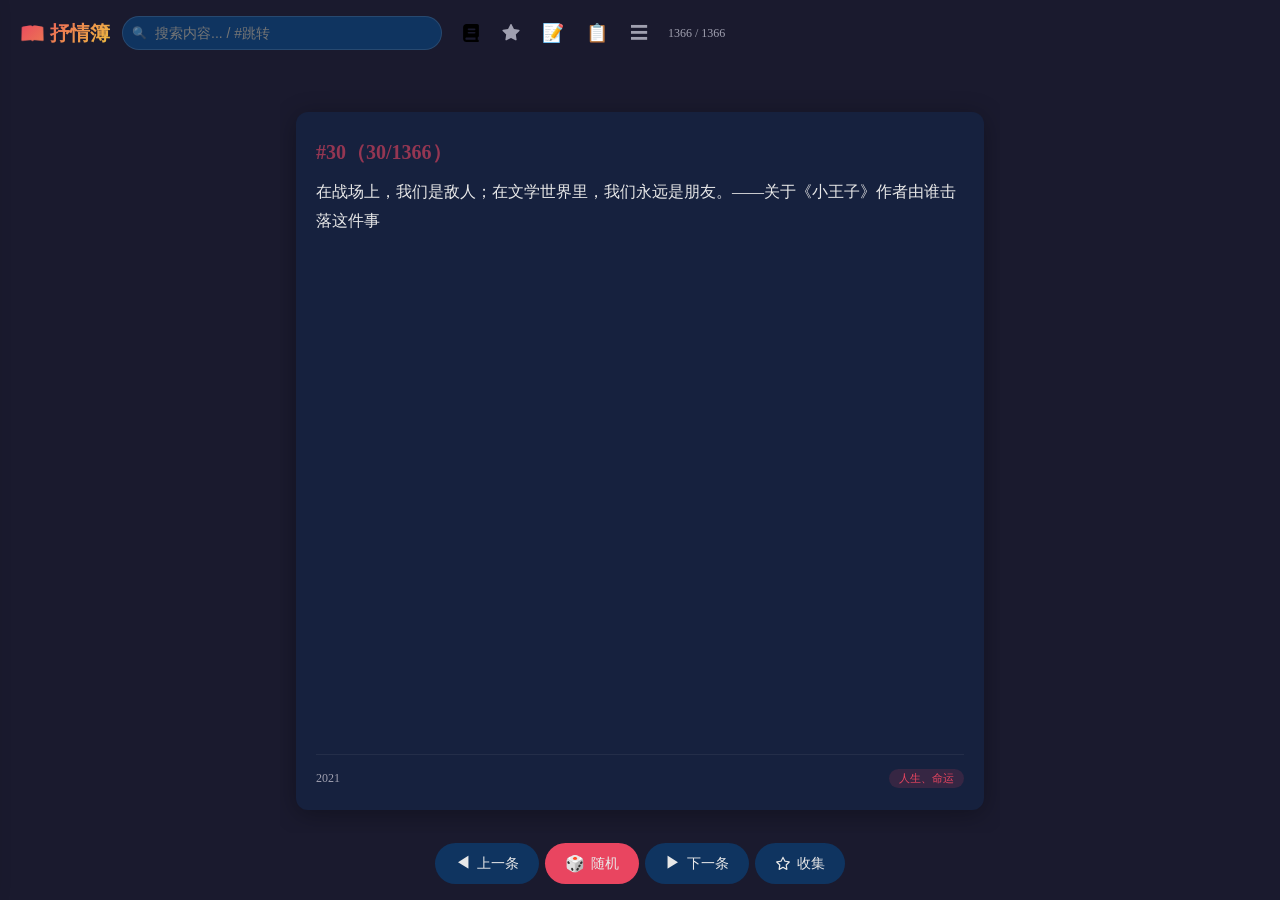
==== index.html @ a3f57ff1 "Replace 📚 with external SVG book icon" ====
<!DOCTYPE html>
<html lang="zh-CN">
<head>
<meta charset="UTF-8">
<meta name="viewport" content="width=device-width, initial-scale=1.0, user-scalable=no, viewport-fit=cover">
<meta name="theme-color" content="#1a1a2e">
<title>抒情簿</title>
<link rel="manifest" href="manifest.json">
<link rel="apple-touch-icon" href="assets/icons/icon-192.png">
<link rel="icon" type="image/png" href="assets/icons/icon-192.png">
<script>
(function() {
  const savedTheme = localStorage.getItem('theme');
  if (savedTheme === 'light') {
    document.documentElement.classList.add('light');
    document.querySelector('meta[name="theme-color"]').content = '#f5f0eb';
  }
})();
</script>
<link rel="stylesheet" href="src/css/style.css?v=4">
</head>
<body>

<header>
  <h1>📖 抒情簿</h1>
  <div class="search-bar">
    <input type="text" id="searchInput" placeholder="搜索内容... / #跳转">
  </div>
  <div class="top-actions">
    <button id="categoryBtn" title="选择分类"><img src="assets/icons/book.svg" class="icon-book"></button>
    <button id="favFilterBtn" title="只看收集"><svg class="icon-star"><use href="assets/icons.svg#star-filled"></use></svg></button>
    <button id="excerptFilterBtn" title="只看摘录">📝</button>
    <button id="viewToggleBtn" title="切换视图">📋</button>
    <button id="menuBtn" title="更多选项">☰</button>
  </div>
  <span class="stats" id="statsLabel"></span>
</header>

<div class="category-bar" id="categoryBar"></div>

<div class="main-area">
  <div class="card" id="cardView">
    <div class="empty-state" id="emptyState">
      <div class="big">📖</div>
      <div>点击下方按钮开始阅读</div>
    </div>
    <div class="content" id="entryContent"></div>
    <div class="meta" id="entryMeta"></div>
  </div>

  <div id="listView"></div>
</div>

<div class="bottom-bar">
  <button class="action-btn" id="prevBtn"><span class="icon">◀</span> 上一条</button>
  <button class="action-btn primary" id="randomBtn"><span class="icon">🎲</span> 随机</button>
  <button class="action-btn" id="nextBtn"><span class="icon">▶</span> 下一条</button>
  <button class="action-btn" id="favBtn"><span class="icon"><svg class="icon-star"><use href="assets/icons.svg#star-outline"></use></svg></span> 收集</button>
</div>

<div id="toast"></div>

<div class="sidebar-overlay" id="sidebarOverlay"></div>
<div class="sidebar" id="sidebar">
  <div class="sidebar-header">
    <h2>⚙️ 设置</h2>
    <button id="closeSidebarBtn" class="close-btn">✕</button>
  </div>
  <div class="sidebar-content">
    <div class="section">
      <div class="section-title">阅读设置</div>
      <div class="menu-item" id="keepPositionItem">
        <span class="menu-icon">📍</span>
        <span class="menu-text">保持阅读位置</span>
        <span class="menu-status" id="keepPositionStatus">关闭</span>
        <div class="toggle-switch" id="keepPositionToggle"></div>
      </div>
      <div class="menu-item" id="themeItem">
        <span class="menu-icon">🌙</span>
        <span class="menu-text">深色模式</span>
        <span class="menu-status" id="themeStatus">开启</span>
        <div class="toggle-switch" id="themeToggle"></div>
      </div>
    </div>
    <div class="section">
      <div class="section-title">数据管理</div>
      <div class="menu-item clickable" id="exportItem">
        <span class="menu-icon">📤</span>
        <span class="menu-text">导出收藏</span>
        <span class="menu-arrow">→</span>
      </div>
      <div class="menu-item clickable" id="importItem">
        <span class="menu-icon">📥</span>
        <span class="menu-text">导入收藏</span>
        <span class="menu-arrow">→</span>
      </div>
    </div>
    <div class="section">
      <div class="section-title">快捷操作</div>
      <div class="menu-item clickable" id="clearPositionItem">
        <span class="menu-icon">🗑️</span>
        <span class="menu-text">清除阅读位置</span>
        <span class="menu-arrow">→</span>
      </div>
    </div>
  </div>
</div>

<script src="src/js/app.js?v=4"></script>
</body>
</html>
---- src/css/style.css ----
:root {
  --bg: #1a1a2e;
  --surface: #16213e;
  --surface2: #0f3460;
  --text: #e8e8e8;
  --text2: #a0a0b0;
  --accent: #e94560;
  --accent2: #533483;
  --gold: #f0c040;
  --radius: 12px;
  --shadow: 0 4px 24px rgba(0,0,0,.3);
}
.light {
  --bg: #f5f0eb;
  --surface: #fff8f0;
  --surface2: #e8ddd0;
  --text: #2c2c2c;
  --text2: #888;
  --accent: #c0392b;
  --accent2: #8e6b8a;
  --gold: #b8860b;
  --shadow: 0 4px 24px rgba(0,0,0,.08);
}
* { margin:0; padding:0; box-sizing:border-box; }
html { 
  height: 100%;
  min-height: 100vh;
  transition: background-color .5s ease; 
  overflow: hidden;
}
body {
  font-family: "SimSun", "宋体", "Noto Serif SC", "STSong", serif;
  background: var(--bg);
  color: var(--text);
  min-height: 100vh;
  height: 100vh;
  display: flex;
  flex-direction: column;
  overflow: hidden;
}
header {
  position: fixed;
  top: 0;
  left: 0;
  right: 0;
  z-index: 100;
  padding: 16px 20px 8px;
  display: flex;
  align-items: center;
  gap: 12px;
  flex-wrap: wrap;
  background: var(--bg);
}
header h1 {
  font-size: 20px;
  font-weight: 700;
  background: linear-gradient(135deg, var(--accent), var(--gold));
  -webkit-background-clip: text;
  -webkit-text-fill-color: transparent;
  background-clip: text;
  white-space: nowrap;
}
header .stats {
  font-size: 12px;
  color: var(--text2);
}
.io-btns {
  display: flex;
  gap: 2px;
}
.io-btns button {
  background: none;
  border: none;
  color: var(--text2);
  font-size: 14px;
  cursor: pointer;
  padding: 2px 6px;
  border-radius: 6px;
  transition: all .2s;
}
.io-btns button:hover {
  color: var(--accent);
  background: rgba(233,69,96,.1);
}
.search-bar {
  flex: 1;
  min-width: 140px;
  max-width: 320px;
  position: relative;
}
.search-bar input {
  width: 100%;
  padding: 8px 12px 8px 32px;
  border-radius: 20px;
  border: 1px solid rgba(255,255,255,.1);
  background: var(--surface2);
  color: var(--text);
  font-size: 14px;
  outline: none;
  transition: border .2s;
}
.search-bar input:focus { border-color: var(--accent); }
.search-bar::before {
  content: "🔍";
  position: absolute;
  left: 10px;
  top: 50%;
  transform: translateY(-50%);
  font-size: 12px;
  opacity: .5;
}
.top-actions {
  display: flex;
  gap: 6px;
  align-items: center;
}
.top-actions button {
  background: none;
  border: none;
  color: var(--text2);
  font-size: 18px;
  cursor: pointer;
  padding: 4px 8px;
  border-radius: 8px;
  transition: all .2s;
}
.top-actions button:hover, .top-actions button.active {
  color: var(--gold);
  background: rgba(240,192,64,.1);
}
.category-bar {
  padding: 8px 16px 12px;
  overflow-x: auto;
  white-space: nowrap;
  -webkit-overflow-scrolling: touch;
  scrollbar-width: none;
  display: flex;
  gap: 8px;
  align-items: center;
}
.category-bar::-webkit-scrollbar { display: none; }
.cat-btn {
  flex-shrink: 0;
  padding: 6px 16px;
  border-radius: 18px;
  border: 1px solid rgba(255,255,255,.12);
  background: transparent;
  color: var(--text2);
  font-size: 13px;
  cursor: pointer;
  transition: all .2s;
  white-space: nowrap;
}
.cat-btn:hover { border-color: var(--accent); color: var(--text); }
.cat-btn.active {
  background: var(--accent);
  border-color: var(--accent);
  color: #fff;
}
.cat-count {
  font-size: 10px;
  opacity: .6;
  margin-left: 2px;
}
.main-area {
  flex: 1;
  display: flex;
  flex-direction: column;
  padding: 60px 16px 90px;
  overflow: hidden;
}
.card {
  flex: 1;
  background: var(--surface);
  border-radius: var(--radius);
  padding: 22px 20px;
  box-shadow: var(--shadow);
  display: flex;
  flex-direction: column;
  position: relative;
  overflow-y: auto;
  min-height: 0;
}
.card .content {
  font-size: 16px;
  line-height: 1.8;
  white-space: pre-wrap;
  word-break: break-word;
  flex: 1;
}
.card .entry-num {
  font-size: 20px;
  font-weight: 700;
  color: var(--accent);
  opacity: .6;
  margin-bottom: 8px;
}
.card .meta {
  margin-top: 20px;
  display: flex;
  flex-wrap: wrap;
  gap: 6px;
  align-items: center;
  font-size: 12px;
  color: var(--text2);
  border-top: 1px solid rgba(255,255,255,.06);
  padding-top: 14px;
}
.card .meta .date { margin-right: auto; }
.card .meta .tag {
  padding: 2px 10px;
  border-radius: 10px;
  background: rgba(233,69,96,.15);
  color: var(--accent);
  font-size: 11px;
}
.card .meta .tag.excerpt { background: rgba(83,52,131,.3); color: #b388ff; }
.empty-state {
  flex: 1;
  display: flex;
  align-items: center;
  justify-content: center;
  color: var(--text2);
  font-size: 14px;
  text-align: center;
  flex-direction: column;
  gap: 12px;
}
.empty-state .big { font-size: 48px; }
.bottom-bar {
  position: fixed;
  bottom: 0;
  left: 0;
  right: 0;
  display: flex;
  justify-content: center;
  gap: 6px;
  padding: 10px 12px max(16px, env(safe-area-inset-bottom));
  flex-wrap: wrap;
  background: var(--bg);
}
.action-btn {
  display: flex;
  align-items: center;
  gap: 6px;
  padding: 10px 20px;
  border-radius: 24px;
  border: none;
  background: var(--surface2);
  color: var(--text);
  font-size: 14px;
  cursor: pointer;
  transition: all .2s;
  white-space: nowrap;
}
.action-btn:hover { background: var(--accent2); }
.action-btn.primary { background: var(--accent); }
.action-btn.primary:hover { background: #d63850; }
.action-btn.faved { background: var(--gold); color: #1a1a1a; }
.action-btn .icon { font-size: 16px; }
.action-btn .icon svg,
.top-actions button svg { fill: currentColor; }
.icon-star { width: 1em; height: 1em; display: inline-block; vertical-align: -3px; fill: currentColor; }
.icon-book { width: 18px; height: 18px; display: inline-block; vertical-align: -3px; fill: currentColor; }
#listView {
  display: none;
  flex-direction: column;
  gap: 8px;
  overflow-y: auto;
  flex: 1;
}
#listView .list-item {
  background: var(--surface);
  border-radius: 8px;
  padding: 14px 16px;
  cursor: pointer;
  transition: background .15s;
  font-size: 14px;
  line-height: 1.6;
}
#listView .list-item:hover { background: var(--surface2); }
#listView .list-item.active { border-left: 3px solid var(--accent); background: rgba(233,69,96,.08); }
#listView .list-item .item-date { font-size: 11px; color: var(--text2); margin-bottom: 4px; }
#listView .list-item .item-cats { display: flex; gap: 4px; flex-wrap: wrap; margin-top: 6px; }
#listView .list-item .item-cats span { font-size: 10px; padding: 1px 8px; border-radius: 8px; background: rgba(233,69,96,.12); color: var(--accent); }
#listView .list-item .item-fav { float: right; cursor: pointer; font-size: 16px; }
#toast {
  position: fixed;
  bottom: 80px;
  left: 50%;
  transform: translateX(-50%) translateY(20px);
  background: var(--surface2);
  color: var(--text);
  padding: 8px 20px;
  border-radius: 20px;
  font-size: 13px;
  opacity: 0;
  transition: all .3s;
  pointer-events: none;
  z-index: 100;
}
#toast.show { opacity: 1; transform: translateX(-50%) translateY(0); }
@media (max-width: 480px) {
  header { padding: 8px 10px; }
  header h1 { font-size: 15px; }
  .search-bar { max-width: 100%; }
  .category-bar { padding: 6px 10px 10px; gap: 6px; }
  .cat-btn { padding: 5px 12px; font-size: 12px; }
  .main-area { padding: 82px 10px 130px; }
  .card { padding: 14px; }
  .card .content { font-size: 14px; line-height: 1.7; }
  .action-btn { padding: 6px 10px; font-size: 11px; gap: 4px; }
  .bottom-bar { gap: 4px; padding: 8px 10px max(14px, env(safe-area-inset-bottom)); }
}
@media (min-width: 768px) {
  .main-area { max-width: 720px; margin: 0 auto; width: 100%; }
  .bottom-bar { max-width: 720px; margin: 0 auto; width: 100%; }
  .category-bar { max-width: 720px; margin: 0 auto; width: 100%; }
}

/* Sidebar Styles */
.sidebar-overlay {
  position: fixed;
  top: 0;
  left: 0;
  right: 0;
  bottom: 0;
  background: rgba(0,0,0,.6);
  z-index: 1000;
  opacity: 0;
  visibility: hidden;
  transition: all .3s ease;
}
.sidebar-overlay.show {
  opacity: 1;
  visibility: visible;
}
.sidebar {
  position: fixed;
  top: 0;
  left: -320px;
  width: 300px;
  height: 100vh;
  background: var(--surface);
  z-index: 1001;
  display: flex;
  flex-direction: column;
  transition: left .3s ease;
  box-shadow: 4px 0 24px rgba(0,0,0,.3);
}
.sidebar.show {
  left: 0;
}
.sidebar-header {
  display: flex;
  align-items: center;
  justify-content: space-between;
  padding: 20px;
  border-bottom: 1px solid var(--surface2);
}
.sidebar-header h2 {
  font-size: 18px;
  color: var(--text);
}
.sidebar-header .close-btn {
  background: none;
  border: none;
  color: var(--text2);
  font-size: 20px;
  cursor: pointer;
  padding: 4px;
  border-radius: 8px;
  transition: all .2s;
}
.sidebar-header .close-btn:hover {
  background: var(--surface2);
  color: var(--text);
}
.sidebar-content {
  flex: 1;
  overflow-y: auto;
  padding: 16px;
}
.section {
  margin-bottom: 24px;
}
.section-title {
  font-size: 12px;
  color: var(--text2);
  text-transform: uppercase;
  letter-spacing: .5px;
  margin-bottom: 12px;
  padding-left: 8px;
}
.menu-item {
  display: flex;
  align-items: center;
  gap: 12px;
  padding: 12px 16px;
  border-radius: 10px;
  cursor: pointer;
  transition: background .2s;
}
.menu-item:hover {
  background: var(--surface2);
}
.menu-item.clickable:active {
  background: var(--accent2);
}
.menu-icon {
  font-size: 18px;
}
.menu-text {
  flex: 1;
  font-size: 15px;
  color: var(--text);
}
.menu-status {
  font-size: 12px;
  color: var(--text2);
  margin-right: 8px;
}
.menu-arrow {
  font-size: 12px;
  color: var(--text2);
}
.toggle-switch {
  width: 44px;
  height: 24px;
  border-radius: 12px;
  background: var(--surface2);
  position: relative;
  cursor: pointer;
  transition: background .2s;
}
.toggle-switch.active {
  background: var(--accent);
}
.toggle-switch::after {
  content: '';
  position: absolute;
  top: 2px;
  left: 2px;
  width: 20px;
  height: 20px;
  border-radius: 50%;
  background: white;
  transition: left .2s;
}
.toggle-switch.active::after {
  left: 22px;
}
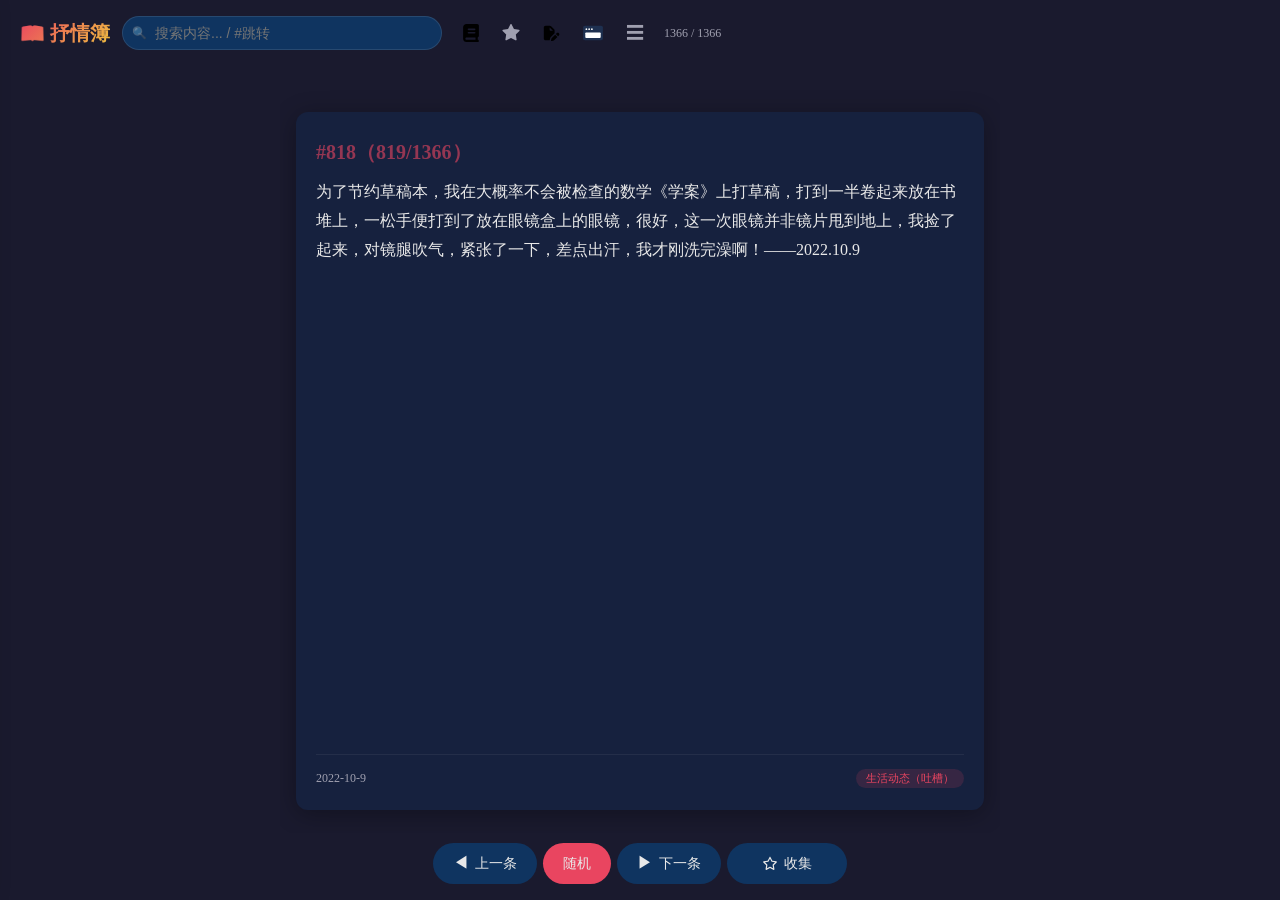
==== commit c7674957: "Replace view toggle and excerpt emojis with SVG icons" ====
--- a/index.html
+++ b/index.html
@@ -29,8 +29,8 @@
   <div class="top-actions">
     <button id="categoryBtn" title="选择分类"><img src="assets/icons/book.svg" class="icon-book"></button>
     <button id="favFilterBtn" title="只看收集"><svg class="icon-star"><use href="assets/icons.svg#star-filled"></use></svg></button>
-    <button id="excerptFilterBtn" title="只看摘录">📝</button>
-    <button id="viewToggleBtn" title="切换视图">📋</button>
+    <button id="excerptFilterBtn" title="只看摘录"><img src="assets/icons/excerpt.svg" class="icon-excerpt"></button>
+    <button id="viewToggleBtn" title="切换视图"><img src="assets/icons/view-list.svg" class="icon-view"></button>
     <button id="menuBtn" title="更多选项">☰</button>
   </div>
   <span class="stats" id="statsLabel"></span>
@@ -53,7 +53,7 @@
 
 <div class="bottom-bar">
   <button class="action-btn" id="prevBtn"><span class="icon">◀</span> 上一条</button>
-  <button class="action-btn primary" id="randomBtn"><span class="icon">🎲</span> 随机</button>
+  <button class="action-btn primary" id="randomBtn">随机</button>
   <button class="action-btn" id="nextBtn"><span class="icon">▶</span> 下一条</button>
   <button class="action-btn" id="favBtn"><span class="icon"><svg class="icon-star"><use href="assets/icons.svg#star-outline"></use></svg></span> 收集</button>
 </div>
--- a/src/css/style.css
+++ b/src/css/style.css
@@ -257,11 +257,14 @@
 .action-btn.primary { background: var(--accent); }
 .action-btn.primary:hover { background: #d63850; }
 .action-btn.faved { background: var(--gold); color: #1a1a1a; }
+#favBtn { min-width: 120px; justify-content: center; }
 .action-btn .icon { font-size: 16px; }
 .action-btn .icon svg,
 .top-actions button svg { fill: currentColor; }
 .icon-star { width: 1em; height: 1em; display: inline-block; vertical-align: -3px; fill: currentColor; }
 .icon-book { width: 18px; height: 18px; display: inline-block; vertical-align: -3px; fill: currentColor; }
+.icon-excerpt { width: 18px; height: 18px; display: inline-block; vertical-align: -3px; }
+.icon-view { width: 22px; height: 18px; display: inline-block; vertical-align: -3px; }
 #listView {
   display: none;
   flex-direction: column;
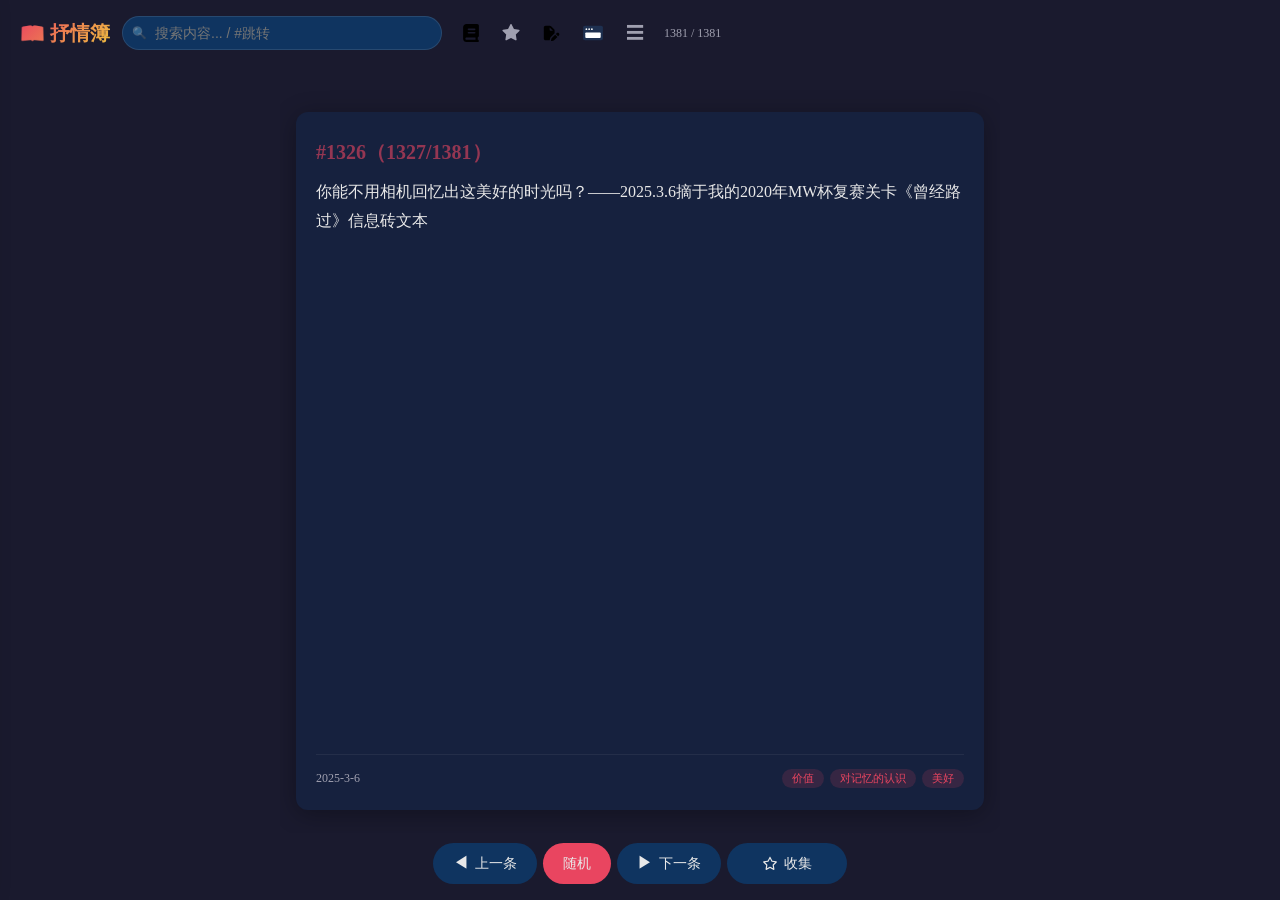
==== commit 9faf5acd: "Replace gear, moon, balloon emojis with external SVG icons" ====
--- a/index.html
+++ b/index.html
@@ -63,20 +63,20 @@
 <div class="sidebar-overlay" id="sidebarOverlay"></div>
 <div class="sidebar" id="sidebar">
   <div class="sidebar-header">
-    <h2>⚙️ 设置</h2>
+    <h2><img src="assets/icons/gear.svg" class="icon-gear"> 设置</h2>
     <button id="closeSidebarBtn" class="close-btn">✕</button>
   </div>
   <div class="sidebar-content">
     <div class="section">
       <div class="section-title">阅读设置</div>
       <div class="menu-item" id="keepPositionItem">
-        <span class="menu-icon">📍</span>
+        <span class="menu-icon"><img src="assets/icons/balloon.svg" class="icon-balloon"></span>
         <span class="menu-text">保持阅读位置</span>
         <span class="menu-status" id="keepPositionStatus">关闭</span>
         <div class="toggle-switch" id="keepPositionToggle"></div>
       </div>
       <div class="menu-item" id="themeItem">
-        <span class="menu-icon">🌙</span>
+        <span class="menu-icon"><img src="assets/icons/moon.svg" class="icon-moon"></span>
         <span class="menu-text">深色模式</span>
         <span class="menu-status" id="themeStatus">开启</span>
         <div class="toggle-switch" id="themeToggle"></div>
--- a/src/css/style.css
+++ b/src/css/style.css
@@ -265,6 +265,9 @@
 .icon-book { width: 18px; height: 18px; display: inline-block; vertical-align: -3px; fill: currentColor; }
 .icon-excerpt { width: 18px; height: 18px; display: inline-block; vertical-align: -3px; }
 .icon-view { width: 22px; height: 18px; display: inline-block; vertical-align: -3px; }
+.icon-gear { width: 18px; height: 18px; display: inline-block; vertical-align: -3px; }
+.icon-moon { width: 18px; height: 18px; display: inline-block; vertical-align: -3px; }
+.icon-balloon { width: 18px; height: 18px; display: inline-block; vertical-align: -3px; }
 #listView {
   display: none;
   flex-direction: column;
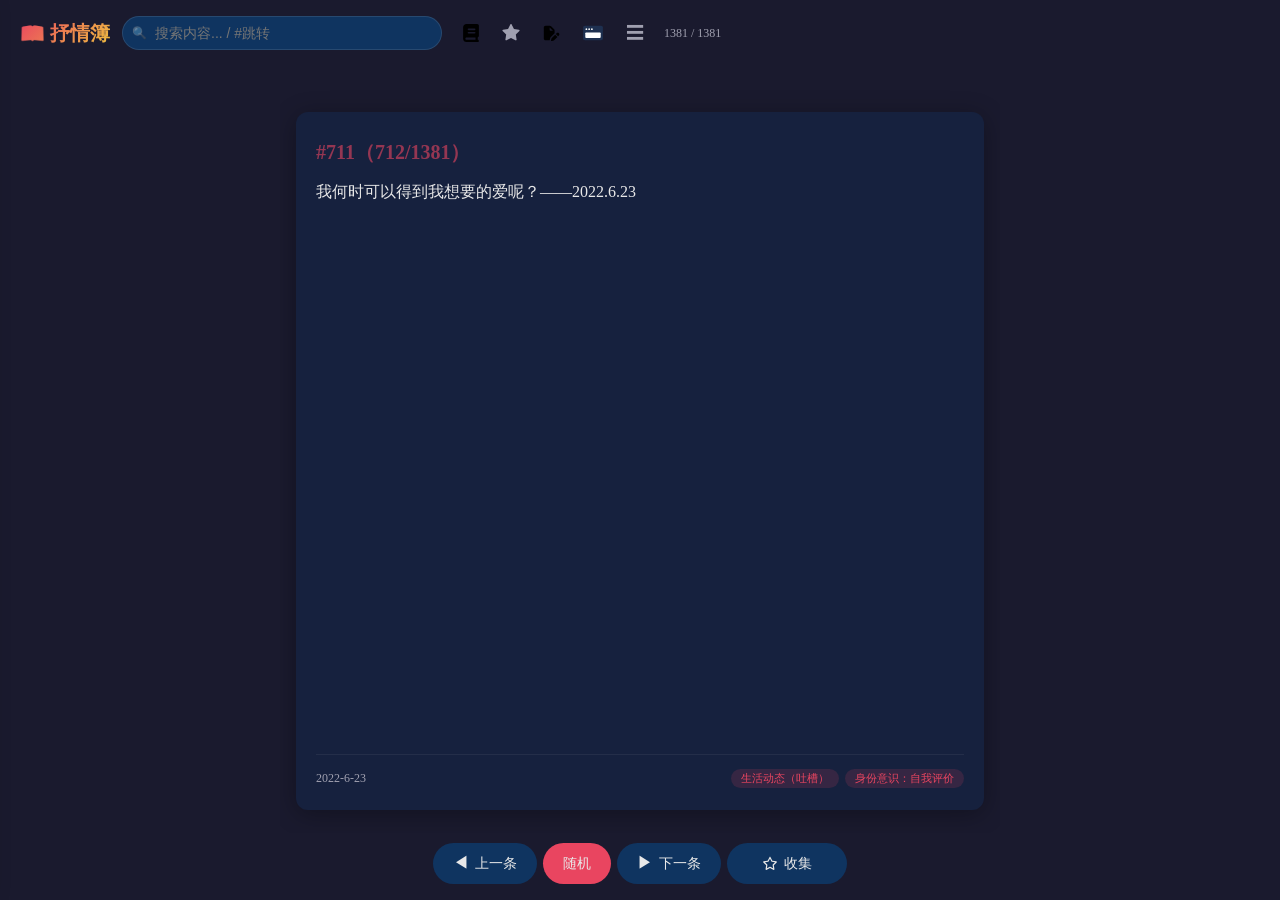
==== commit 4cd9bf40: "Replace trash, import, export emojis with external SVG icons" ====
--- a/index.html
+++ b/index.html
@@ -85,12 +85,12 @@
     <div class="section">
       <div class="section-title">数据管理</div>
       <div class="menu-item clickable" id="exportItem">
-        <span class="menu-icon">📤</span>
+        <span class="menu-icon"><img src="assets/icons/export.svg" class="icon-export"></span>
         <span class="menu-text">导出收藏</span>
         <span class="menu-arrow">→</span>
       </div>
       <div class="menu-item clickable" id="importItem">
-        <span class="menu-icon">📥</span>
+        <span class="menu-icon"><img src="assets/icons/import.svg" class="icon-import"></span>
         <span class="menu-text">导入收藏</span>
         <span class="menu-arrow">→</span>
       </div>
@@ -98,7 +98,7 @@
     <div class="section">
       <div class="section-title">快捷操作</div>
       <div class="menu-item clickable" id="clearPositionItem">
-        <span class="menu-icon">🗑️</span>
+        <span class="menu-icon"><img src="assets/icons/trash.svg" class="icon-trash"></span>
         <span class="menu-text">清除阅读位置</span>
         <span class="menu-arrow">→</span>
       </div>
--- a/src/css/style.css
+++ b/src/css/style.css
@@ -268,6 +268,9 @@
 .icon-gear { width: 18px; height: 18px; display: inline-block; vertical-align: -3px; }
 .icon-moon { width: 18px; height: 18px; display: inline-block; vertical-align: -3px; }
 .icon-balloon { width: 18px; height: 18px; display: inline-block; vertical-align: -3px; }
+.icon-trash { width: 18px; height: 18px; display: inline-block; vertical-align: -3px; }
+.icon-import { width: 18px; height: 18px; display: inline-block; vertical-align: -3px; }
+.icon-export { width: 18px; height: 18px; display: inline-block; vertical-align: -3px; }
 #listView {
   display: none;
   flex-direction: column;
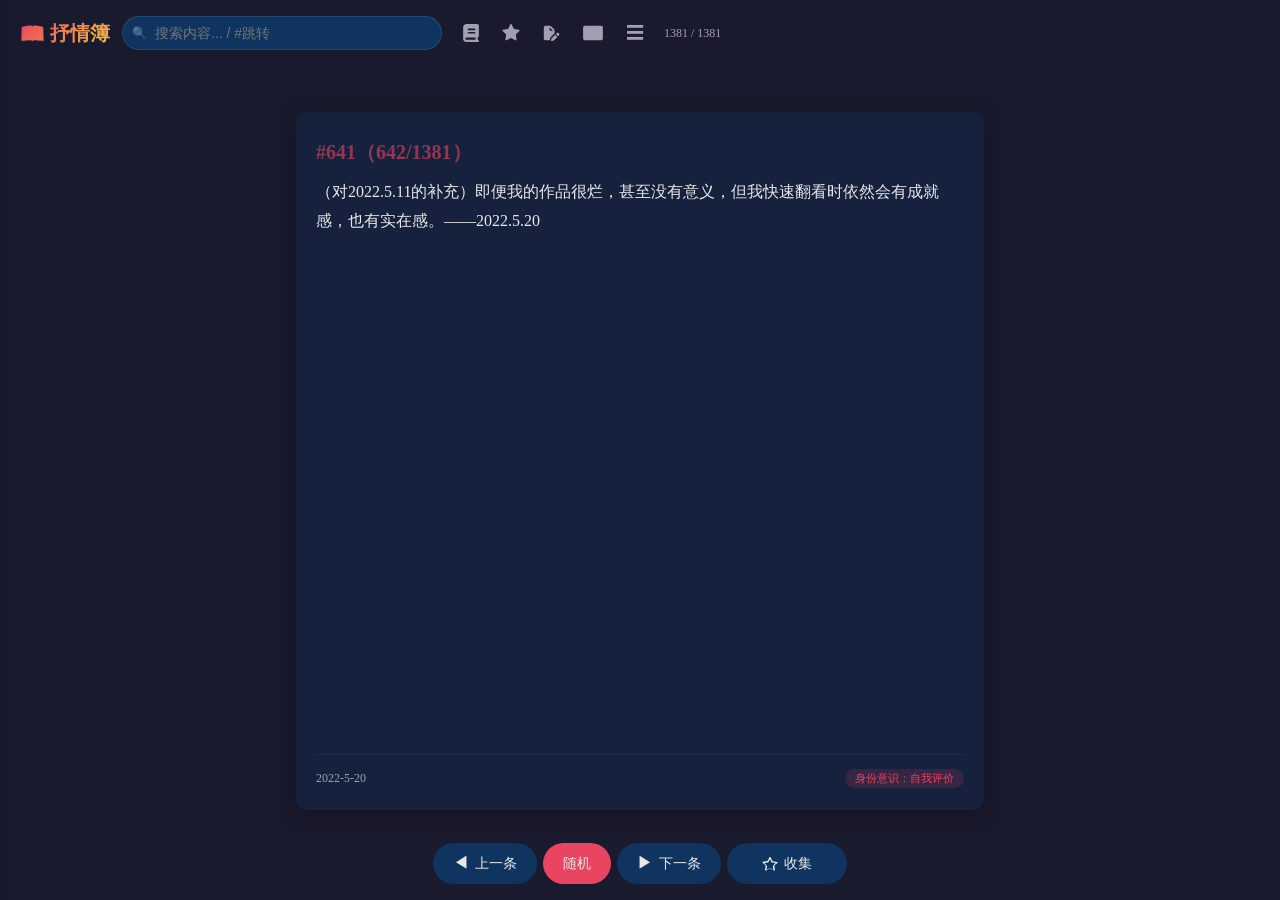
==== commit 4db5aa4b: "Switch all icons from <img> to inline SVG sprite for proper currentColor inheritance" ====
--- a/index.html
+++ b/index.html
@@ -27,10 +27,10 @@
     <input type="text" id="searchInput" placeholder="搜索内容... / #跳转">
   </div>
   <div class="top-actions">
-    <button id="categoryBtn" title="选择分类"><img src="assets/icons/book.svg" class="icon-book"></button>
+    <button id="categoryBtn" title="选择分类"><svg class="icon-book"><use href="assets/icons.svg#book"></use></svg></button>
     <button id="favFilterBtn" title="只看收集"><svg class="icon-star"><use href="assets/icons.svg#star-filled"></use></svg></button>
-    <button id="excerptFilterBtn" title="只看摘录"><img src="assets/icons/excerpt.svg" class="icon-excerpt"></button>
-    <button id="viewToggleBtn" title="切换视图"><img src="assets/icons/view-list.svg" class="icon-view"></button>
+    <button id="excerptFilterBtn" title="只看摘录"><svg class="icon-excerpt"><use href="assets/icons.svg#excerpt"></use></svg></button>
+    <button id="viewToggleBtn" title="切换视图"><svg class="icon-view"><use href="assets/icons.svg#view-list"></use></svg></button>
     <button id="menuBtn" title="更多选项">☰</button>
   </div>
   <span class="stats" id="statsLabel"></span>
@@ -63,20 +63,20 @@
 <div class="sidebar-overlay" id="sidebarOverlay"></div>
 <div class="sidebar" id="sidebar">
   <div class="sidebar-header">
-    <h2><img src="assets/icons/gear.svg" class="icon-gear"> 设置</h2>
+    <h2><svg class="icon-gear"><use href="assets/icons.svg#gear"></use></svg> 设置</h2>
     <button id="closeSidebarBtn" class="close-btn">✕</button>
   </div>
   <div class="sidebar-content">
     <div class="section">
       <div class="section-title">阅读设置</div>
       <div class="menu-item" id="keepPositionItem">
-        <span class="menu-icon"><img src="assets/icons/balloon.svg" class="icon-balloon"></span>
+        <span class="menu-icon"><svg class="icon-balloon"><use href="assets/icons.svg#balloon"></use></svg></span>
         <span class="menu-text">保持阅读位置</span>
         <span class="menu-status" id="keepPositionStatus">关闭</span>
         <div class="toggle-switch" id="keepPositionToggle"></div>
       </div>
       <div class="menu-item" id="themeItem">
-        <span class="menu-icon"><img src="assets/icons/moon.svg" class="icon-moon"></span>
+        <span class="menu-icon"><svg class="icon-moon"><use href="assets/icons.svg#moon"></use></svg></span>
         <span class="menu-text">深色模式</span>
         <span class="menu-status" id="themeStatus">开启</span>
         <div class="toggle-switch" id="themeToggle"></div>
@@ -85,12 +85,12 @@
     <div class="section">
       <div class="section-title">数据管理</div>
       <div class="menu-item clickable" id="exportItem">
-        <span class="menu-icon"><img src="assets/icons/export.svg" class="icon-export"></span>
+        <span class="menu-icon"><svg class="icon-export"><use href="assets/icons.svg#export"></use></svg></span>
         <span class="menu-text">导出收藏</span>
         <span class="menu-arrow">→</span>
       </div>
       <div class="menu-item clickable" id="importItem">
-        <span class="menu-icon"><img src="assets/icons/import.svg" class="icon-import"></span>
+        <span class="menu-icon"><svg class="icon-import"><use href="assets/icons.svg#import"></use></svg></span>
         <span class="menu-text">导入收藏</span>
         <span class="menu-arrow">→</span>
       </div>
@@ -98,7 +98,7 @@
     <div class="section">
       <div class="section-title">快捷操作</div>
       <div class="menu-item clickable" id="clearPositionItem">
-        <span class="menu-icon"><img src="assets/icons/trash.svg" class="icon-trash"></span>
+        <span class="menu-icon"><svg class="icon-trash"><use href="assets/icons.svg#trash"></use></svg></span>
         <span class="menu-text">清除阅读位置</span>
         <span class="menu-arrow">→</span>
       </div>
--- a/src/css/style.css
+++ b/src/css/style.css
@@ -263,14 +263,14 @@
 .top-actions button svg { fill: currentColor; }
 .icon-star { width: 1em; height: 1em; display: inline-block; vertical-align: -3px; fill: currentColor; }
 .icon-book { width: 18px; height: 18px; display: inline-block; vertical-align: -3px; fill: currentColor; }
-.icon-excerpt { width: 18px; height: 18px; display: inline-block; vertical-align: -3px; }
-.icon-view { width: 22px; height: 18px; display: inline-block; vertical-align: -3px; }
-.icon-gear { width: 18px; height: 18px; display: inline-block; vertical-align: -3px; }
-.icon-moon { width: 18px; height: 18px; display: inline-block; vertical-align: -3px; }
-.icon-balloon { width: 18px; height: 18px; display: inline-block; vertical-align: -3px; }
-.icon-trash { width: 18px; height: 18px; display: inline-block; vertical-align: -3px; }
-.icon-import { width: 18px; height: 18px; display: inline-block; vertical-align: -3px; }
-.icon-export { width: 18px; height: 18px; display: inline-block; vertical-align: -3px; }
+.icon-excerpt { width: 18px; height: 18px; display: inline-block; vertical-align: -3px; fill: currentColor; }
+.icon-view { width: 22px; height: 18px; display: inline-block; vertical-align: -3px; fill: currentColor; }
+.icon-gear { width: 18px; height: 18px; display: inline-block; vertical-align: -3px; fill: currentColor; }
+.icon-moon { width: 18px; height: 18px; display: inline-block; vertical-align: -3px; fill: currentColor; }
+.icon-balloon { width: 20px; height: 20px; display: inline-block; vertical-align: -4px; fill: currentColor; }
+.icon-trash { width: 20px; height: 20px; display: inline-block; vertical-align: -4px; fill: currentColor; }
+.icon-import { width: 20px; height: 20px; display: inline-block; vertical-align: -4px; fill: currentColor; }
+.icon-export { width: 20px; height: 20px; display: inline-block; vertical-align: -4px; fill: currentColor; }
 #listView {
   display: none;
   flex-direction: column;
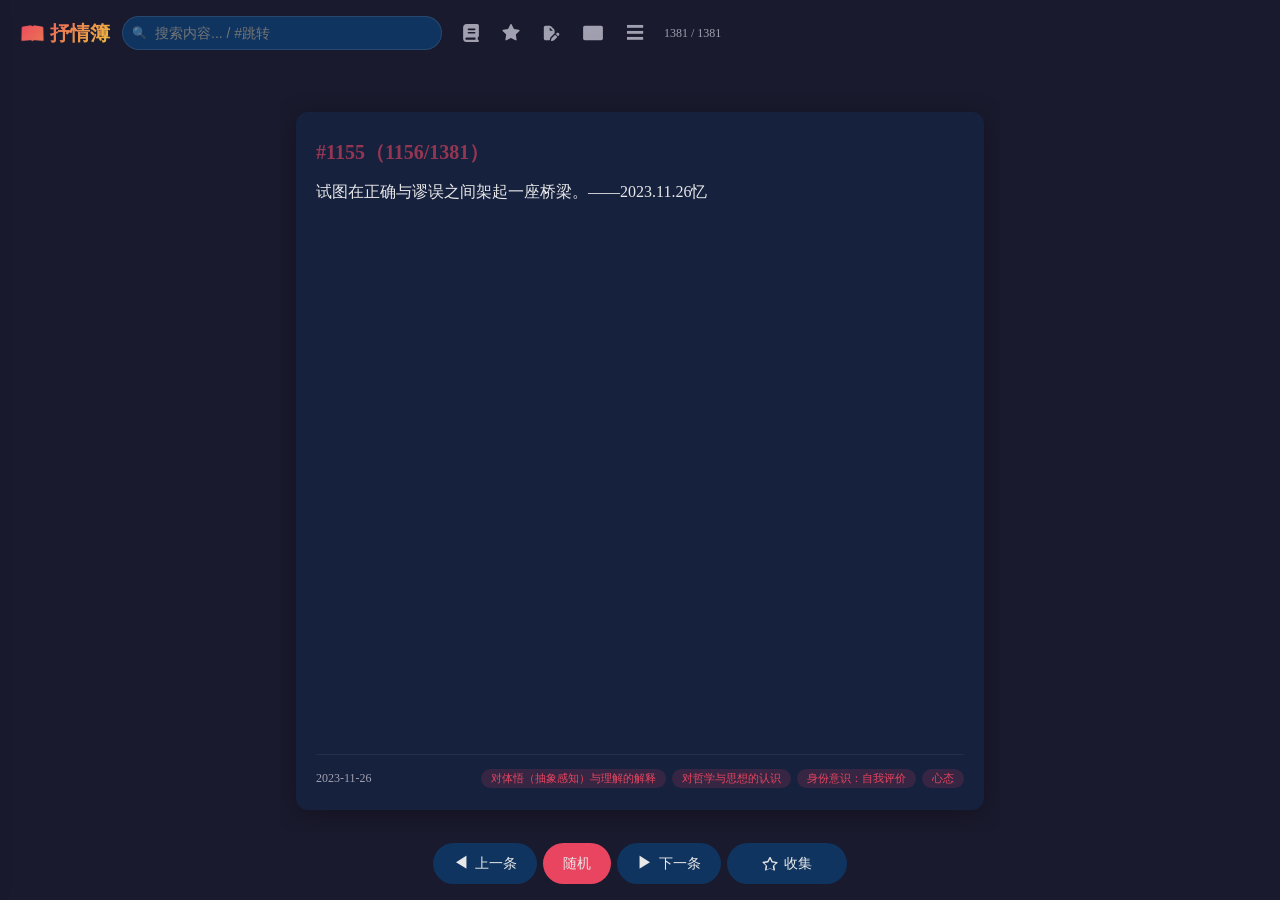
==== commit 157ad2aa: "Inline SVG symbols in HTML to fix currentColor inheritance through <use>" ====
--- a/index.html
+++ b/index.html
@@ -27,10 +27,10 @@
     <input type="text" id="searchInput" placeholder="搜索内容... / #跳转">
   </div>
   <div class="top-actions">
-    <button id="categoryBtn" title="选择分类"><svg class="icon-book"><use href="assets/icons.svg#book"></use></svg></button>
-    <button id="favFilterBtn" title="只看收集"><svg class="icon-star"><use href="assets/icons.svg#star-filled"></use></svg></button>
-    <button id="excerptFilterBtn" title="只看摘录"><svg class="icon-excerpt"><use href="assets/icons.svg#excerpt"></use></svg></button>
-    <button id="viewToggleBtn" title="切换视图"><svg class="icon-view"><use href="assets/icons.svg#view-list"></use></svg></button>
+     <button id="categoryBtn" title="选择分类"><svg class="icon-book"><use href="#book"></use></svg></button>
+    <button id="favFilterBtn" title="只看收集"><svg class="icon-star"><use href="#star-filled"></use></svg></button>
+    <button id="excerptFilterBtn" title="只看摘录"><svg class="icon-excerpt"><use href="#excerpt"></use></svg></button>
+    <button id="viewToggleBtn" title="切换视图"><svg class="icon-view"><use href="#view-list"></use></svg></button>
     <button id="menuBtn" title="更多选项">☰</button>
   </div>
   <span class="stats" id="statsLabel"></span>
@@ -55,7 +55,7 @@
   <button class="action-btn" id="prevBtn"><span class="icon">◀</span> 上一条</button>
   <button class="action-btn primary" id="randomBtn">随机</button>
   <button class="action-btn" id="nextBtn"><span class="icon">▶</span> 下一条</button>
-  <button class="action-btn" id="favBtn"><span class="icon"><svg class="icon-star"><use href="assets/icons.svg#star-outline"></use></svg></span> 收集</button>
+  <button class="action-btn" id="favBtn"><span class="icon"><svg class="icon-star"><use href="#star-outline"></use></svg></span> 收集</button>
 </div>
 
 <div id="toast"></div>
@@ -63,20 +63,20 @@
 <div class="sidebar-overlay" id="sidebarOverlay"></div>
 <div class="sidebar" id="sidebar">
   <div class="sidebar-header">
-    <h2><svg class="icon-gear"><use href="assets/icons.svg#gear"></use></svg> 设置</h2>
+    <h2><svg class="icon-gear"><use href="#gear"></use></svg> 设置</h2>
     <button id="closeSidebarBtn" class="close-btn">✕</button>
   </div>
   <div class="sidebar-content">
     <div class="section">
       <div class="section-title">阅读设置</div>
       <div class="menu-item" id="keepPositionItem">
-        <span class="menu-icon"><svg class="icon-balloon"><use href="assets/icons.svg#balloon"></use></svg></span>
+        <span class="menu-icon"><svg class="icon-balloon"><use href="#balloon"></use></svg></span>
         <span class="menu-text">保持阅读位置</span>
         <span class="menu-status" id="keepPositionStatus">关闭</span>
         <div class="toggle-switch" id="keepPositionToggle"></div>
       </div>
       <div class="menu-item" id="themeItem">
-        <span class="menu-icon"><svg class="icon-moon"><use href="assets/icons.svg#moon"></use></svg></span>
+        <span class="menu-icon"><svg class="icon-moon"><use href="#moon"></use></svg></span>
         <span class="menu-text">深色模式</span>
         <span class="menu-status" id="themeStatus">开启</span>
         <div class="toggle-switch" id="themeToggle"></div>
@@ -85,12 +85,12 @@
     <div class="section">
       <div class="section-title">数据管理</div>
       <div class="menu-item clickable" id="exportItem">
-        <span class="menu-icon"><svg class="icon-export"><use href="assets/icons.svg#export"></use></svg></span>
+        <span class="menu-icon"><svg class="icon-export"><use href="#export"></use></svg></span>
         <span class="menu-text">导出收藏</span>
         <span class="menu-arrow">→</span>
       </div>
       <div class="menu-item clickable" id="importItem">
-        <span class="menu-icon"><svg class="icon-import"><use href="assets/icons.svg#import"></use></svg></span>
+        <span class="menu-icon"><svg class="icon-import"><use href="#import"></use></svg></span>
         <span class="menu-text">导入收藏</span>
         <span class="menu-arrow">→</span>
       </div>
@@ -98,7 +98,7 @@
     <div class="section">
       <div class="section-title">快捷操作</div>
       <div class="menu-item clickable" id="clearPositionItem">
-        <span class="menu-icon"><svg class="icon-trash"><use href="assets/icons.svg#trash"></use></svg></span>
+        <span class="menu-icon"><svg class="icon-trash"><use href="#trash"></use></svg></span>
         <span class="menu-text">清除阅读位置</span>
         <span class="menu-arrow">→</span>
       </div>
@@ -107,5 +107,64 @@
 </div>
 
 <script src="src/js/app.js?v=4"></script>
+
+<svg style="display:none" xmlns="http://www.w3.org/2000/svg">
+  <symbol id="star-filled" viewBox="0 0 576 512">
+    <path d="M309.5-18.9c-4.1-8-12.4-13.1-21.4-13.1s-17.3 5.1-21.4 13.1L193.1 125.3 33.2 150.7c-8.9 1.4-16.3 7.7-19.1 16.3s-.5 18 5.8 24.4l114.4 114.5-25.2 159.9c-1.4 8.9 2.3 17.9 9.6 23.2s16.9 6.1 25 2L288.1 417.6 432.4 491c8 4.1 17.7 3.3 25-2s11-14.2 9.6-23.2L441.7 305.9 556.1 191.4c6.4-6.4 8.6-15.8 5.8-24.4s-10.1-14.9-19.1-16.3L383 125.3 309.5-18.9z"/>
+  </symbol>
+  <symbol id="star-outline" viewBox="0 0 576 512">
+    <path d="M287.9 0c9.2 0 17.5 5.1 21.6 13.1l73.5 144.3 159.9 25.4c8.9 1.4 16.3 7.7 19.1 16.3s.5 18-5.8 24.4L441.7 305.9 467 465.8c1.4 8.9-2.3 17.9-9.6 23.2s-16.9 6.1-25 2L287.9 417.6 143.2 491c-8 4.1-17.7 3.3-25-2s-11-14.2-9.6-23.2l25.3-159.9L22.7 215.4c-6.4-6.4-8.6-15.8-5.8-24.4s10.1-14.9 19.1-16.3l159.9-25.4L266.3 13.1C270.4 5.1 278.7 0 287.9 0zm0 76.8l-57.8 113.2c-3.5 6.8-9.9 11.6-17.5 12.8l-127.5 20 92.4 91.8c5.4 5.4 7.9 13.1 6.7 20.7l-21.8 127.5 113.3-57.6c6.8-3.5 14.9-3.5 21.7 0l113.3 57.6-21.8-127.5c-1.2-7.6 1.2-15.3 6.7-20.7l92.4-91.8-127.5-20c-7.6-1.2-14-6-17.5-12.8L287.9 76.8z"/>
+  </symbol>
+  <symbol id="book" viewBox="0 0 448 512">
+    <path d="M384 512L96 512c-53 0-96-43-96-96L0 96C0 43 43 0 96 0L400 0c26.5 0 48 21.5 48 48l0 288c0 20.9-13.4 38.7-32 45.3l0 66.7c17.7 0 32 14.3 32 32s-14.3 32-32 32l-32 0zM96 384c-17.7 0-32 14.3-32 32s14.3 32 32 32l256 0 0-64-256 0zm32-232c0 13.3 10.7 24 24 24l176 0c13.3 0 24-10.7 24-24s-10.7-24-24-24l-176 0c-13.3 0-24 10.7-24 24zm24 72c-13.3 0-24 10.7-24 24s10.7 24 24 24l176 0c13.3 0 24-10.7 24-24s-10.7-24-24-24l-176 0z"/>
+  </symbol>
+  <symbol id="view-list" viewBox="0 0 200 150">
+    <rect x="10" y="10" width="180" height="130" rx="16"/>
+    <circle cx="40" cy="40" r="8" opacity="0.3"/>
+    <circle cx="65" cy="40" r="8" opacity="0.3"/>
+    <circle cx="90" cy="40" r="8" opacity="0.3"/>
+    <rect x="30" y="70" width="140" height="50" rx="8" opacity="0.3"/>
+  </symbol>
+  <symbol id="excerpt" viewBox="0 0 640 512">
+    <path d="M128.1 0c-35.3 0-64 28.7-64 64l0 384c0 35.3 28.7 64 64 64l146.2 0 10.9-54.5c4.3-21.7 15-41.6 30.6-57.2l132.2-132.2 0-97.5c0-17-6.7-33.3-18.7-45.3L322.8 18.7C310.8 6.7 294.5 0 277.6 0L128.1 0zM389.6 176l-93.5 0c-13.3 0-24-10.7-24-24l0-93.5 117.5 117.5zM332.3 466.9l-11.9 59.6c-.2 .9-.3 1.9-.3 2.9 0 8 6.5 14.6 14.6 14.6 1 0 1.9-.1 2.9-.3l59.6-11.9c12.4-2.5 23.8-8.6 32.7-17.5l118.9-118.9-80-80-118.9 118.9c-8.9 8.9-15 20.3-17.5 32.7zm267.8-123c22.1-22.1 22.1-57.9 0-80s-57.9-22.1-80 0l-28.8 28.8 80 80 28.8-28.8z"/>
+  </symbol>
+  <symbol id="gear" viewBox="0 0 512 512">
+    <path d="M195.1 9.5C198.1-5.3 211.2-16 226.4-16l59.8 0c15.2 0 28.3 10.7 31.3 25.5L332 79.5c14.1 6 27.3 13.7 39.3 22.8l67.8-22.5c14.4-4.8 30.2 1.2 37.8 14.4l29.9 51.8c7.6 13.2 4.9 29.8-6.5 39.9L447 233.3c.9 7.4 1.3 15 1.3 22.7s-.5 15.3-1.3 22.7l53.4 47.5c11.4 10.1 14 26.8 6.5 39.9l-29.9 51.8c-7.6 13.1-23.4 19.2-37.8 14.4l-67.8-22.5c-12.1 9.1-25.3 16.7-39.3 22.8l-14.4 69.9c-3.1 14.9-16.2 25.5-31.3 25.5l-59.8 0c-15.2 0-28.3-10.7-31.3-25.5l-14.4-69.9c-14.1-6-27.2-13.7-39.3-22.8L73.5 432.3c-14.4 4.8-30.2-1.2-37.8-14.4L5.8 366.1c-7.6-13.2-4.9-29.8 6.5-39.9l53.4-47.5c-.9-7.4-1.3-15-1.3-22.7s.5-15.3 1.3-22.7L12.3 185.8c-11.4-10.1-14-26.8-6.5-39.9L35.7 94.1c7.6-13.2 23.4-19.2 37.8-14.4l67.8 22.5c12.1-9.1 25.3-16.7 39.3-22.8L195.1 9.5zM256.3 336a80 80 0 1 0 -.6-160 80 80 0 1 0 .6 160z"/>
+  </symbol>
+  <symbol id="moon" viewBox="0 0 512 512">
+    <path d="M256 0C114.6 0 0 114.6 0 256S114.6 512 256 512c68.8 0 131.3-27.2 177.3-71.4 7.3-7 9.4-17.9 5.3-27.1s-13.7-14.9-23.8-14.1c-4.9 .4-9.8 .6-14.8 .6-101.6 0-184-82.4-184-184 0-72.1 41.5-134.6 102.1-164.8 9.1-4.5 14.3-14.3 13.1-24.4S322.6 8.5 312.7 6.3C294.4 2.2 275.4 0 256 0z"/>
+  </symbol>
+  <symbol id="balloon" viewBox="0 0 200 200">
+    <path d="M 100 30 C 140 30, 165 70, 150 110 C 140 135, 120 140, 110 145 C 115 150, 118 155, 115 160 L 85 160 C 82 155, 85 150, 90 145 C 80 140, 60 135, 50 110 C 35 70, 60 30, 100 30 Z"/>
+    <path d="M 75 55 C 65 60, 60 75, 65 90 C 68 85, 72 70, 80 65 C 85 60, 92 60, 95 62 C 90 52, 85 50, 75 55 Z" opacity="0.25"/>
+  </symbol>
+  <symbol id="trash" viewBox="0 0 200 200">
+    <g transform="translate(0, 32)">
+      <rect x="85" y="20" width="30" height="12" rx="4"/>
+      <rect x="70" y="32" width="60" height="12" rx="4"/>
+      <path d="M 75 44 L 80 110 C 80 115, 120 115, 120 110 L 125 44 Z"/>
+      <line x1="78" y1="70" x2="122" y2="70" stroke="currentColor" stroke-width="3" stroke-linecap="round" opacity="0.3"/>
+      <line x1="80" y1="90" x2="120" y2="90" stroke="currentColor" stroke-width="3" stroke-linecap="round" opacity="0.3"/>
+    </g>
+  </symbol>
+  <symbol id="import" viewBox="0 0 200 200">
+    <g transform="translate(0, 0)">
+      <path d="M 100 20 L 100 100" stroke="currentColor" stroke-width="12" stroke-linecap="round"/>
+      <polygon points="100,110 70,80 130,80"/>
+      <rect x="60" y="120" width="80" height="60" rx="8"/>
+      <line x1="70" y1="140" x2="130" y2="140" stroke="currentColor" stroke-width="4" stroke-linecap="round" opacity="0.3"/>
+      <line x1="80" y1="158" x2="120" y2="158" stroke="currentColor" stroke-width="4" stroke-linecap="round" opacity="0.3"/>
+    </g>
+  </symbol>
+  <symbol id="export" viewBox="0 0 200 200">
+    <g transform="translate(0, 0)">
+      <rect x="60" y="30" width="80" height="60" rx="8"/>
+      <line x1="70" y1="50" x2="130" y2="50" stroke="currentColor" stroke-width="4" stroke-linecap="round" opacity="0.3"/>
+      <line x1="80" y1="68" x2="120" y2="68" stroke="currentColor" stroke-width="4" stroke-linecap="round" opacity="0.3"/>
+      <path d="M 100 100 L 100 170" stroke="currentColor" stroke-width="12" stroke-linecap="round"/>
+      <polygon points="100,90 70,120 130,120"/>
+    </g>
+  </symbol>
+</svg>
 </body>
 </html>
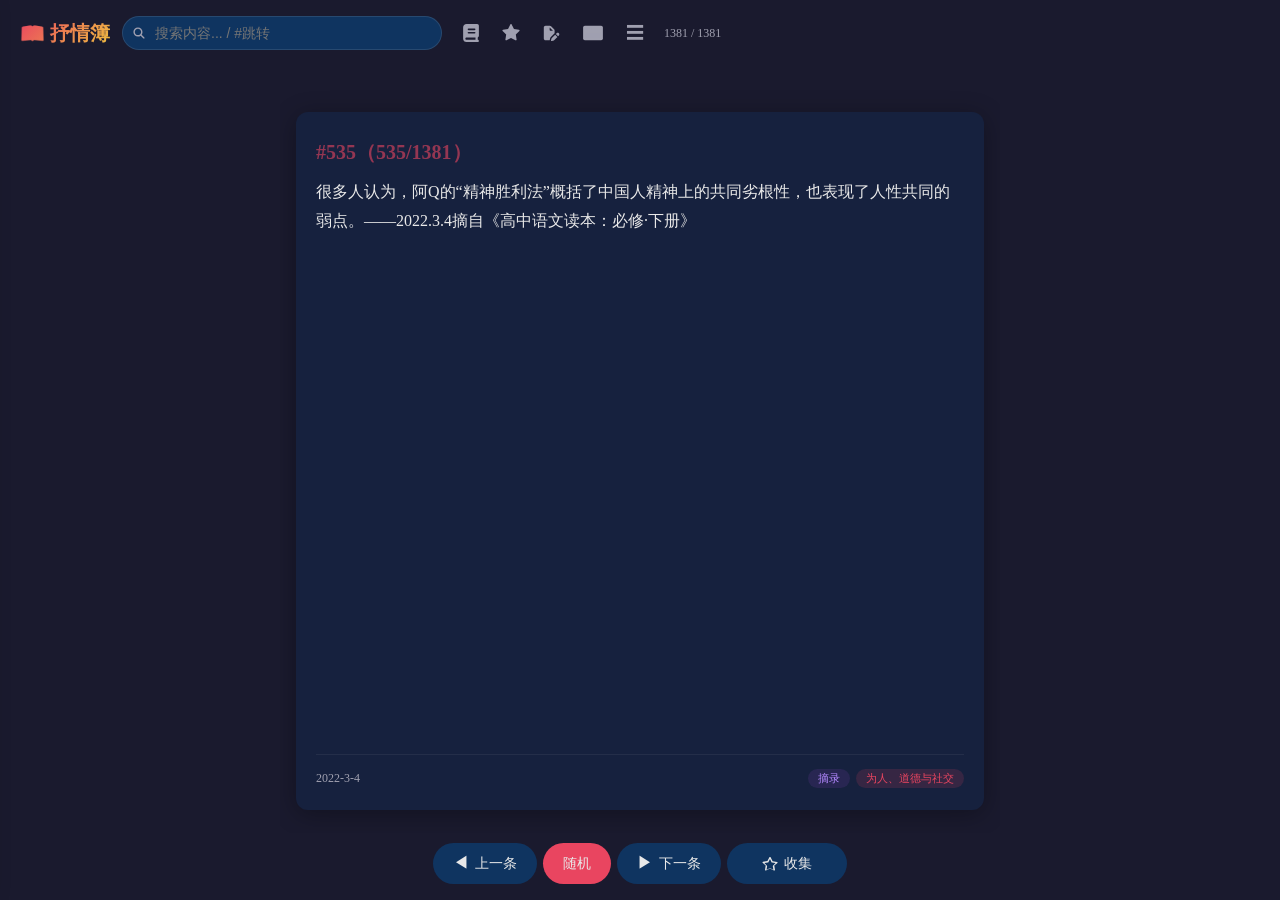
==== commit 765a3376: "Replace search emoji with external SVG icon" ====
--- a/index.html
+++ b/index.html
@@ -24,6 +24,7 @@
 <header>
   <h1>📖 抒情簿</h1>
   <div class="search-bar">
+    <svg class="icon-search"><use href="#search"></use></svg>
     <input type="text" id="searchInput" placeholder="搜索内容... / #跳转">
   </div>
   <div class="top-actions">
@@ -86,13 +87,13 @@
       <div class="section-title">数据管理</div>
       <div class="menu-item clickable" id="exportItem">
         <span class="menu-icon"><svg class="icon-export"><use href="#export"></use></svg></span>
-        <span class="menu-text">导出收藏</span>
-        <span class="menu-arrow">→</span>
+        <span class="menu-text">导出收集</span>
+        <span class="menu-arrow"></span>
       </div>
       <div class="menu-item clickable" id="importItem">
         <span class="menu-icon"><svg class="icon-import"><use href="#import"></use></svg></span>
-        <span class="menu-text">导入收藏</span>
-        <span class="menu-arrow">→</span>
+        <span class="menu-text">导入收集</span>
+        <span class="menu-arrow"></span>
       </div>
     </div>
     <div class="section">
@@ -165,6 +166,9 @@
       <polygon points="100,90 70,120 130,120"/>
     </g>
   </symbol>
+  <symbol id="search" viewBox="0 0 640 640">
+    <path d="M480 272C480 317.9 465.1 360.3 440 394.7L566.6 521.4C579.1 533.9 579.1 554.2 566.6 566.7C554.1 579.2 533.8 579.2 521.3 566.7L394.7 440C360.3 465.1 317.9 480 272 480C157.1 480 64 386.9 64 272C64 157.1 157.1 64 272 64C386.9 64 480 157.1 480 272zM272 416C351.5 416 416 351.5 416 272C416 192.5 351.5 128 272 128C192.5 128 128 192.5 128 272C128 351.5 192.5 416 272 416z"/>
+  </symbol>
 </svg>
 </body>
 </html>
--- a/src/css/style.css
+++ b/src/css/style.css
@@ -100,14 +100,16 @@
   transition: border .2s;
 }
 .search-bar input:focus { border-color: var(--accent); }
-.search-bar::before {
-  content: "🔍";
+.icon-search {
   position: absolute;
   left: 10px;
   top: 50%;
   transform: translateY(-50%);
-  font-size: 12px;
-  opacity: .5;
+  width: 14px;
+  height: 14px;
+  fill: currentColor;
+  color: var(--text2);
+  pointer-events: none;
 }
 .top-actions {
   display: flex;
@@ -271,6 +273,7 @@
 .icon-trash { width: 20px; height: 20px; display: inline-block; vertical-align: -4px; fill: currentColor; }
 .icon-import { width: 20px; height: 20px; display: inline-block; vertical-align: -4px; fill: currentColor; }
 .icon-export { width: 20px; height: 20px; display: inline-block; vertical-align: -4px; fill: currentColor; }
+
 #listView {
   display: none;
   flex-direction: column;
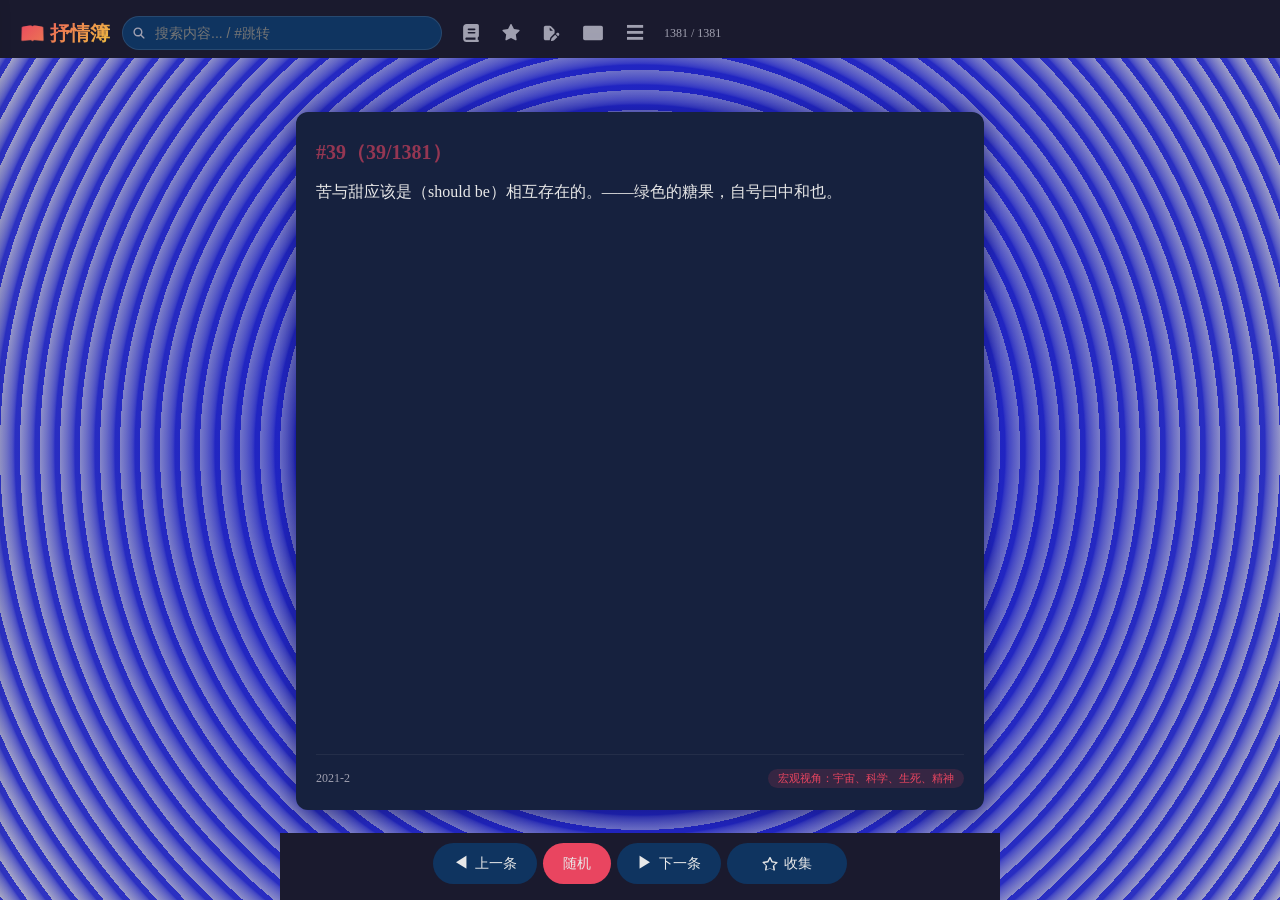
==== commit 5b0cf765: "Add background pattern via body::before pseudo-element" ====
--- a/index.html
+++ b/index.html
@@ -101,7 +101,7 @@
       <div class="menu-item clickable" id="clearPositionItem">
         <span class="menu-icon"><svg class="icon-trash"><use href="#trash"></use></svg></span>
         <span class="menu-text">清除阅读位置</span>
-        <span class="menu-arrow">→</span>
+        <span class="menu-arrow"></span>
       </div>
     </div>
   </div>
--- a/src/css/style.css
+++ b/src/css/style.css
@@ -37,6 +37,18 @@
   display: flex;
   flex-direction: column;
   overflow: hidden;
+  position: relative;
+}
+body::before {
+  content: '';
+  position: fixed;
+  inset: 0;
+  pointer-events: none;
+  z-index: 0;
+  background-color: #E5E5F7;
+  opacity: 0.8;
+  background-image: radial-gradient(circle at center center, #444CF7, #E5E5F7), repeating-radial-gradient(circle at center center, #444CF7, #444CF7, 10px, transparent 20px, transparent 10px);
+  background-blend-mode: multiply;
 }
 header {
   position: fixed;
